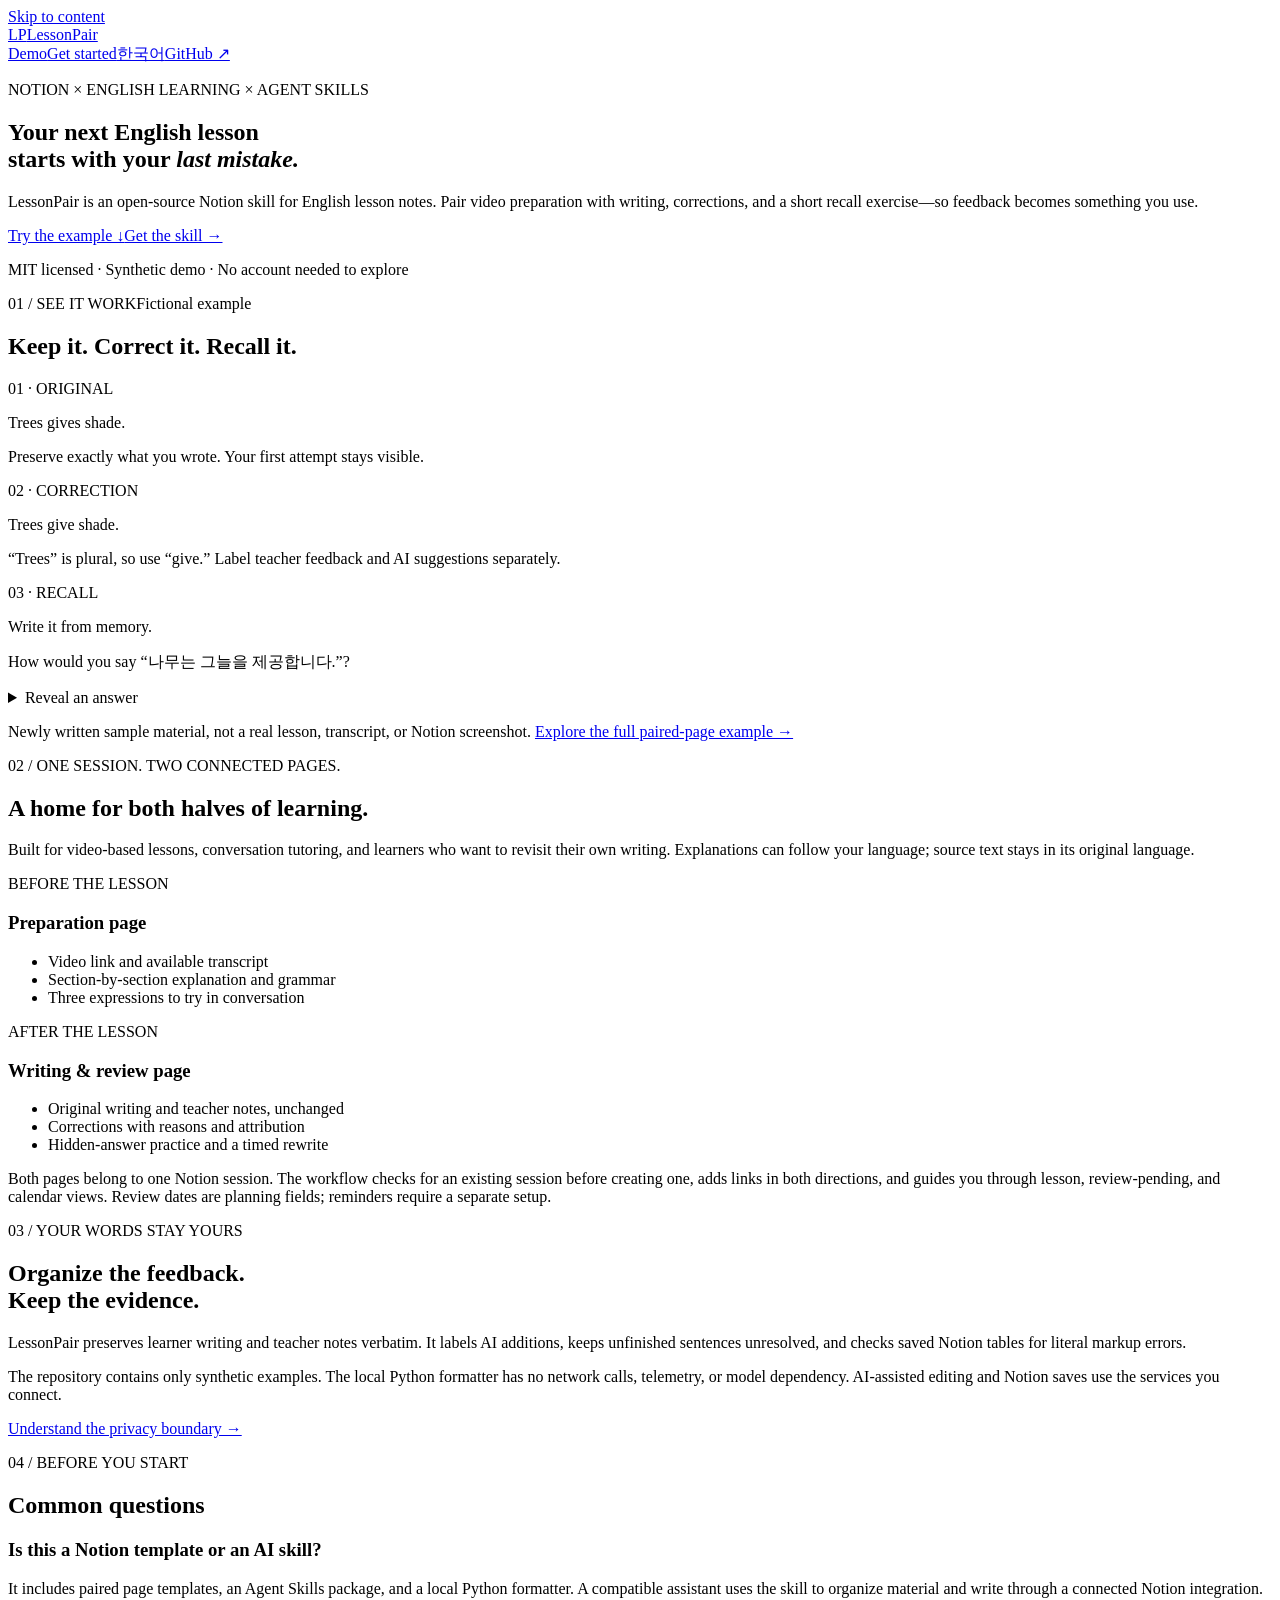
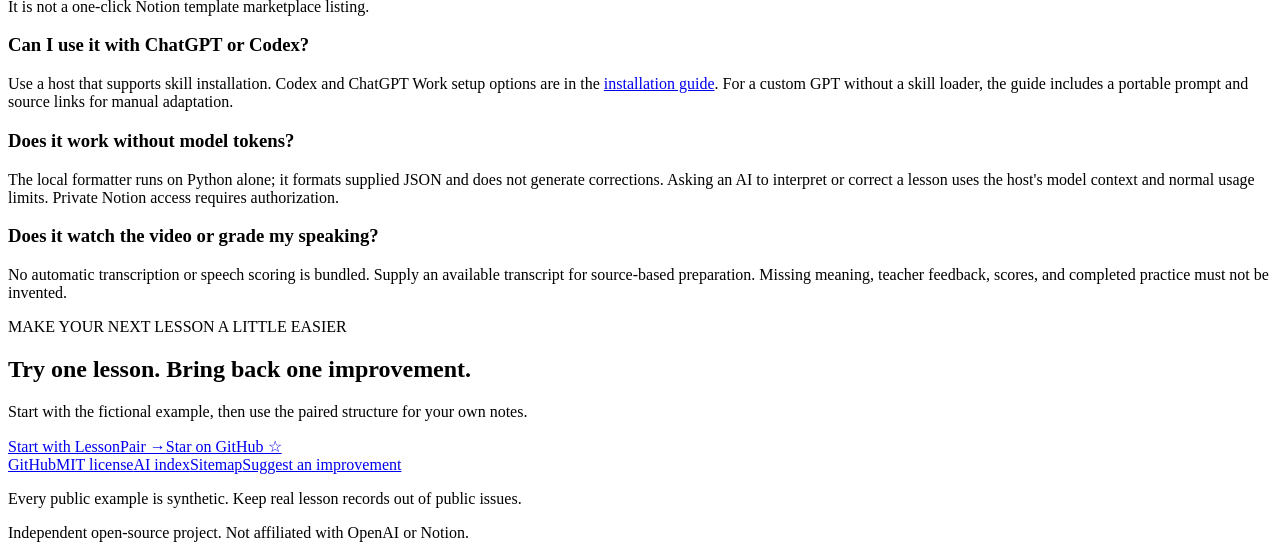
==== docs/index.html @ 00027ce0 "Add bilingual GitHub Pages docs with search metadata and AI entry points" ====
<!doctype html>
<html lang="en">
<head>
<meta charset="utf-8">
<meta name="viewport" content="width=device-width, initial-scale=1">
<title>LessonPair — Notion English Lesson Notes &amp; AI Skill</title>
<meta name="description" content="Pair video preparation, English writing corrections, and recall practice in Notion. Open-source agent skill, synthetic demo, and offline Python formatter.">
<meta name="robots" content="index,follow,max-image-preview:large">
<meta name="theme-color" content="#0b1120">
<link rel="canonical" href="https://sjskoko.github.io/lesson-pair/">
<link rel="alternate" hreflang="en" href="https://sjskoko.github.io/lesson-pair/">
<link rel="alternate" hreflang="ko" href="https://sjskoko.github.io/lesson-pair/ko/">
<link rel="alternate" hreflang="x-default" href="https://sjskoko.github.io/lesson-pair/">
<link rel="sitemap" type="application/xml" href="https://sjskoko.github.io/lesson-pair/sitemap.xml">
<link rel="alternate" type="text/plain" href="https://sjskoko.github.io/lesson-pair/llms.txt" title="AI documentation index">
<link rel="stylesheet" href="https://sjskoko.github.io/lesson-pair/style.css">
<link rel="icon" type="image/svg+xml" href="https://sjskoko.github.io/lesson-pair/favicon.svg">
<meta property="og:type" content="website">
<meta property="og:site_name" content="LessonPair">
<meta property="og:title" content="LessonPair — Notion English Lesson Notes &amp; AI Skill">
<meta property="og:description" content="Pair video preparation, English writing corrections, and recall practice in Notion. Open-source agent skill, synthetic demo, and offline Python formatter.">
<meta property="og:url" content="https://sjskoko.github.io/lesson-pair/">
<meta property="og:locale" content="en_US">
<meta property="og:locale:alternate" content="ko_KR">
<meta property="og:image" content="https://sjskoko.github.io/lesson-pair/social-preview.png">
<meta property="og:image:width" content="1280">
<meta property="og:image:height" content="640">
<meta property="og:image:alt" content="LessonPair: turn your English mistakes into your next practice session">
<meta name="twitter:card" content="summary_large_image">
<meta name="twitter:title" content="LessonPair — Notion English Lesson Notes &amp; AI Skill">
<meta name="twitter:description" content="Pair video preparation, English writing corrections, and recall practice in Notion. Open-source agent skill, synthetic demo, and offline Python formatter.">
<meta name="twitter:image" content="https://sjskoko.github.io/lesson-pair/social-preview.png">
<script type="application/ld+json">{"@context": "https://schema.org", "@graph": [{"@type": "WebPage", "@id": "https://sjskoko.github.io/lesson-pair/#page", "url": "https://sjskoko.github.io/lesson-pair/", "name": "LessonPair — Notion English Lesson Notes & AI Skill", "description": "Pair video preparation, English writing corrections, and recall practice in Notion. Open-source agent skill, synthetic demo, and offline Python formatter.", "inLanguage": "en", "about": {"@id": "https://sjskoko.github.io/lesson-pair/#software"}}, {"@type": "SoftwareSourceCode", "@id": "https://sjskoko.github.io/lesson-pair/#software", "name": "LessonPair", "description": "Open-source agent skill and offline Python formatter for paired Notion English lesson notes.", "url": "https://sjskoko.github.io/lesson-pair/", "codeRepository": "https://github.com/sjskoko/lesson-pair", "license": "https://github.com/sjskoko/lesson-pair/blob/main/LICENSE", "programmingLanguage": "Python", "runtimePlatform": "Python 3.10+", "inLanguage": ["en", "ko"], "keywords": ["Notion", "English learning", "lesson notes", "Agent Skills"], "image": "https://sjskoko.github.io/lesson-pair/social-preview.png"}]}</script>
</head>
<body>
<a class="skip" href="#main">Skip to content</a>
<header><a class="brand" href="https://sjskoko.github.io/lesson-pair/"><span class="mark" aria-hidden="true">LP</span>LessonPair</a><nav class="nav" aria-label="Main navigation"><a href="https://sjskoko.github.io/lesson-pair/#demo">Demo</a><a href="https://sjskoko.github.io/lesson-pair/guide/">Get started</a><a href="https://sjskoko.github.io/lesson-pair/ko/" lang="ko">한국어</a><a href="https://github.com/sjskoko/lesson-pair">GitHub ↗</a></nav></header>
<main id="main">
<section class="hero">
<p class="eyebrow">NOTION × ENGLISH LEARNING × AGENT SKILLS</p>
<h1>Your next English lesson<br>starts with your <em>last mistake.</em></h1>
<p class="lede">LessonPair is an open-source Notion skill for English lesson notes. Pair video preparation with writing, corrections, and a short recall exercise—so feedback becomes something you use.</p>
<div class="actions"><a class="button primary" href="#demo">Try the example ↓</a><a class="button" href="guide/">Get the skill →</a></div>
<p class="fine">MIT licensed · Synthetic demo · No account needed to explore</p>
</section>
<section id="demo" class="demo panel" aria-labelledby="demo-title">
<div class="section-label"><span>01 / SEE IT WORK</span><span class="tag">Fictional example</span></div>
<h2 id="demo-title">Keep it. Correct it. Recall it.</h2>
<div class="steps"><article><span class="step">01 · ORIGINAL</span><p class="sentence">Trees <span class="mistake">gives</span> shade.</p><p>Preserve exactly what you wrote. Your first attempt stays visible.</p></article><article><span class="step">02 · CORRECTION</span><p class="sentence">Trees <span class="fixed">give</span> shade.</p><p>“Trees” is plural, so use “give.” Label teacher feedback and AI suggestions separately.</p></article><article><span class="step">03 · RECALL</span><p class="sentence">Write it from memory.</p><p>How would you say “나무는 그늘을 제공합니다.”?</p><details><summary>Reveal an answer</summary><p><strong>Trees provide shade.</strong><br>“Trees give shade” also works.</p></details></article></div>
<p class="fine">Newly written sample material, not a real lesson, transcript, or Notion screenshot. <a href="https://github.com/sjskoko/lesson-pair/blob/main/examples/demo.md">Explore the full paired-page example →</a></p>
</section>
<section id="workflow"><p class="eyebrow">02 / ONE SESSION. TWO CONNECTED PAGES.</p><h2>A home for both halves of learning.</h2><p class="intro">Built for video-based lessons, conversation tutoring, and learners who want to revisit their own writing. Explanations can follow your language; source text stays in its original language.</p>
<div class="pair"><article class="panel"><span class="step">BEFORE THE LESSON</span><h3>Preparation page</h3><ul><li>Video link and available transcript</li><li>Section-by-section explanation and grammar</li><li>Three expressions to try in conversation</li></ul></article><article class="panel"><span class="step">AFTER THE LESSON</span><h3>Writing & review page</h3><ul><li>Original writing and teacher notes, unchanged</li><li>Corrections with reasons and attribution</li><li>Hidden-answer practice and a timed rewrite</li></ul></article></div>
<p>Both pages belong to one Notion session. The workflow checks for an existing session before creating one, adds links in both directions, and guides you through lesson, review-pending, and calendar views. Review dates are planning fields; reminders require a separate setup.</p></section>
<section class="split"><div><p class="eyebrow">03 / YOUR WORDS STAY YOURS</p><h2>Organize the feedback.<br>Keep the evidence.</h2></div><div><p>LessonPair preserves learner writing and teacher notes verbatim. It labels AI additions, keeps unfinished sentences unresolved, and checks saved Notion tables for literal markup errors.</p><p>The repository contains only synthetic examples. The local Python formatter has no network calls, telemetry, or model dependency. AI-assisted editing and Notion saves use the services you connect.</p><a href="guide/#privacy">Understand the privacy boundary →</a></div></section>
<section id="faq"><p class="eyebrow">04 / BEFORE YOU START</p><h2>Common questions</h2><div class="faq"><article><h3>Is this a Notion template or an AI skill?</h3><p>It includes paired page templates, an Agent Skills package, and a local Python formatter. A compatible assistant uses the skill to organize material and write through a connected Notion integration. It is not a one-click Notion template marketplace listing.</p></article><article><h3>Can I use it with ChatGPT or Codex?</h3><p>Use a host that supports skill installation. Codex and ChatGPT Work setup options are in the <a href="guide/#install">installation guide</a>. For a custom GPT without a skill loader, the guide includes a portable prompt and source links for manual adaptation.</p></article><article><h3>Does it work without model tokens?</h3><p>The local formatter runs on Python alone; it formats supplied JSON and does not generate corrections. Asking an AI to interpret or correct a lesson uses the host's model context and normal usage limits. Private Notion access requires authorization.</p></article><article><h3>Does it watch the video or grade my speaking?</h3><p>No automatic transcription or speech scoring is bundled. Supply an available transcript for source-based preparation. Missing meaning, teacher feedback, scores, and completed practice must not be invented.</p></article></div></section>
<section class="closing panel"><p class="eyebrow">MAKE YOUR NEXT LESSON A LITTLE EASIER</p><h2>Try one lesson. Bring back one improvement.</h2><p>Start with the fictional example, then use the paired structure for your own notes.</p><div class="actions"><a class="button primary" href="guide/">Start with LessonPair →</a><a class="button" href="https://github.com/sjskoko/lesson-pair">Star on GitHub ☆</a></div></section>
</main>
<footer><div class="footer-links"><a href="https://github.com/sjskoko/lesson-pair">GitHub</a><a href="https://github.com/sjskoko/lesson-pair/blob/main/LICENSE">MIT license</a><a href="https://sjskoko.github.io/lesson-pair/llms.txt">AI index</a><a href="https://sjskoko.github.io/lesson-pair/sitemap.xml">Sitemap</a><a href="https://github.com/sjskoko/lesson-pair/issues/new?template=feature_request.yml">Suggest an improvement</a></div><p>Every public example is synthetic. Keep real lesson records out of public issues.</p><p>Independent open-source project. Not affiliated with OpenAI or Notion.</p></footer>
</body>
</html>
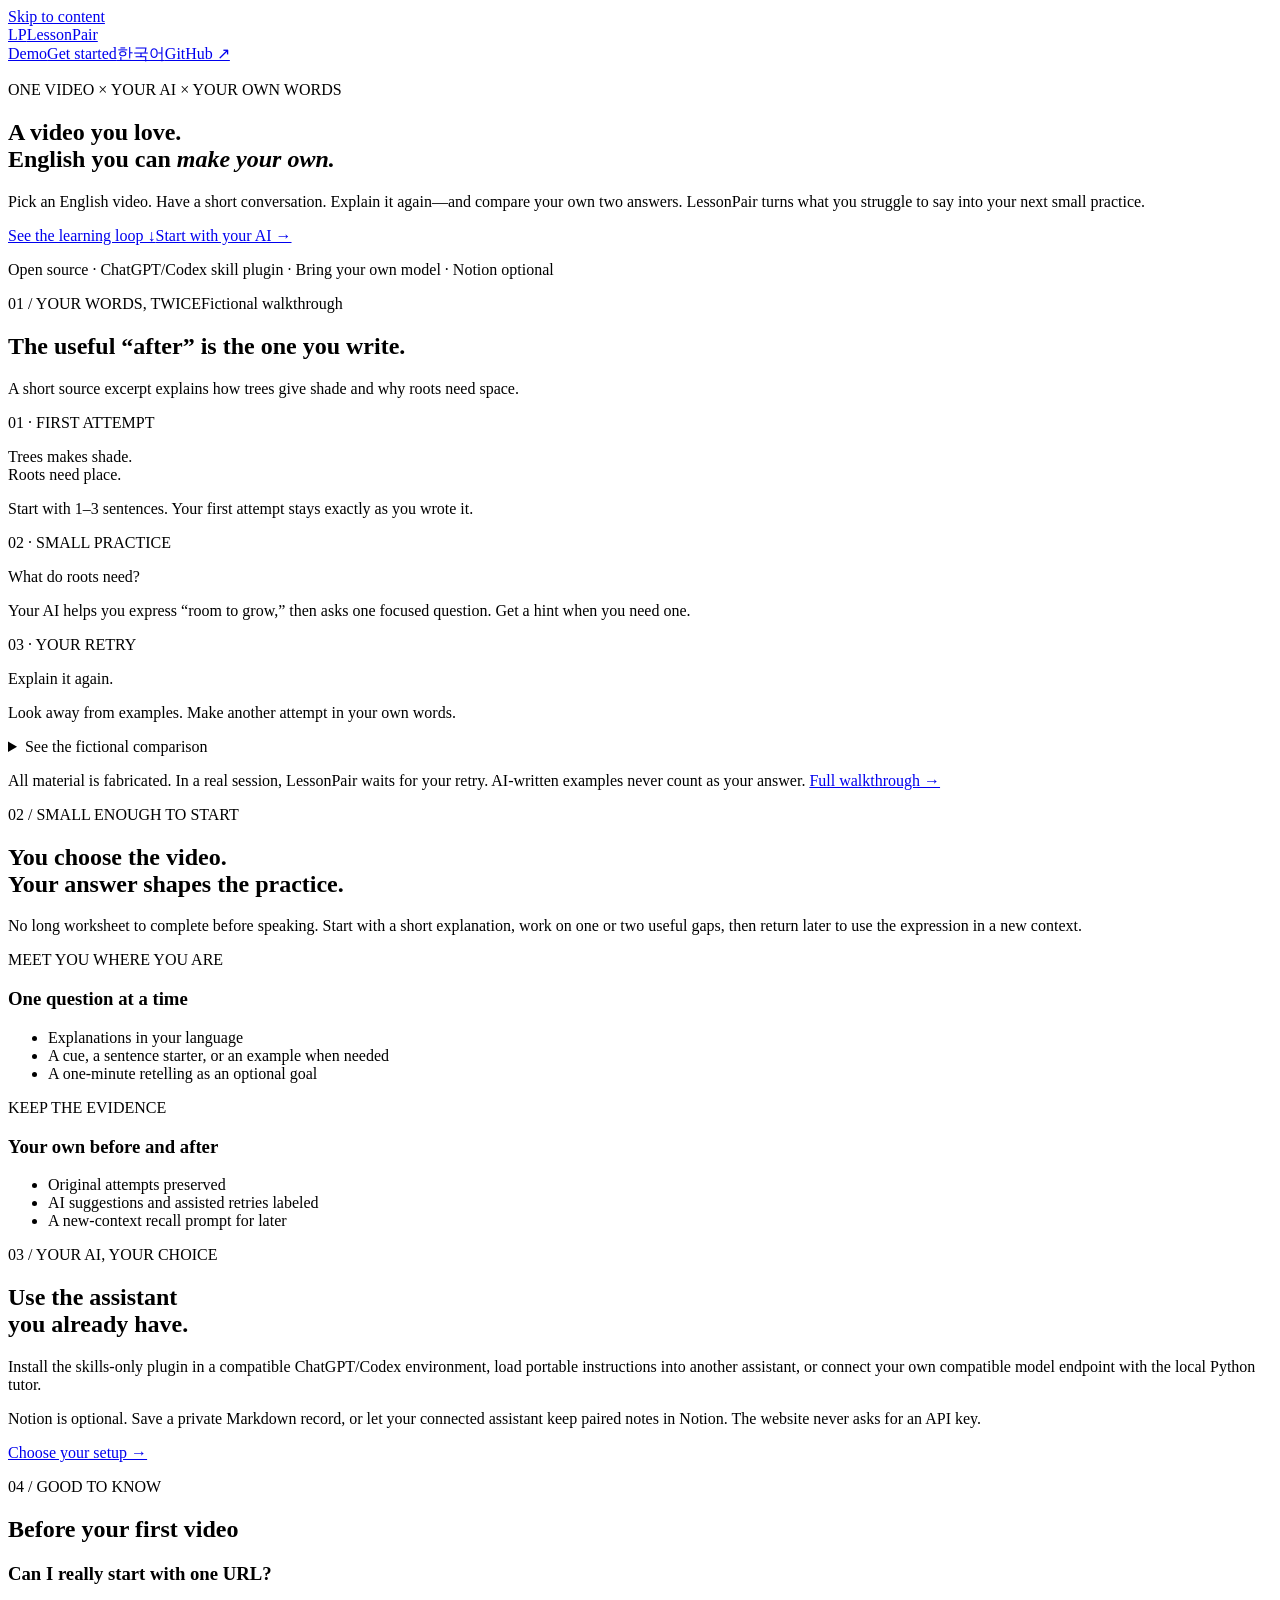
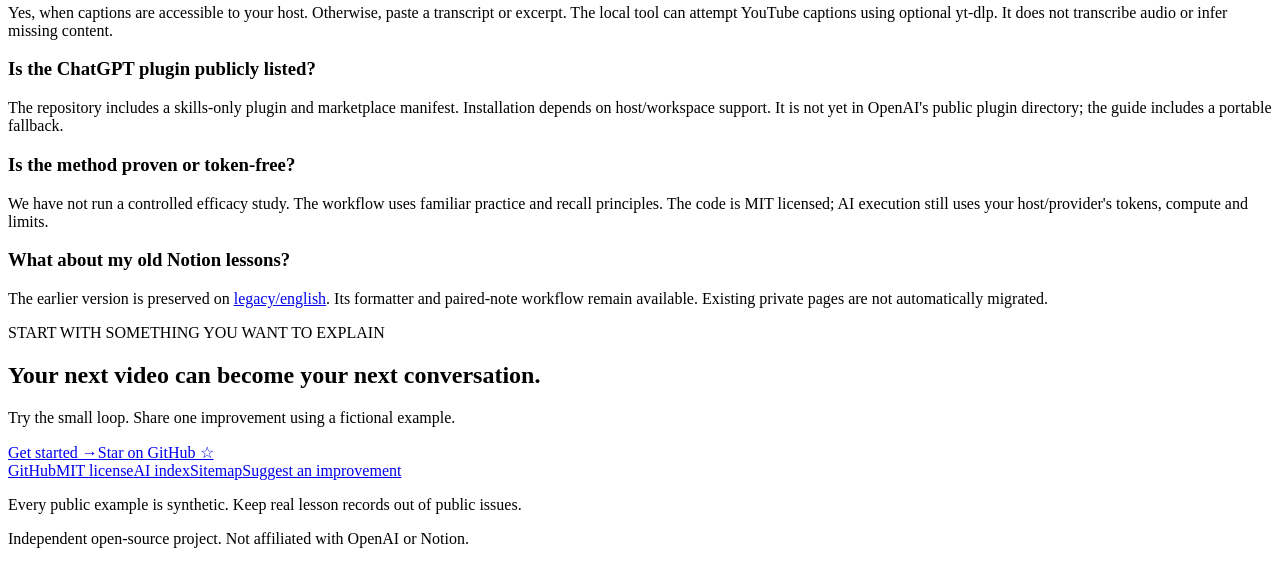
==== commit adcea550: "Release v0.2: guided video learning, own-AI tutor, and skill plugin" ====
--- a/docs/index.html
+++ b/docs/index.html
@@ -3,8 +3,8 @@
 <head>
 <meta charset="utf-8">
 <meta name="viewport" content="width=device-width, initial-scale=1">
-<title>LessonPair — Notion English Lesson Notes &amp; AI Skill</title>
-<meta name="description" content="Pair video preparation, English writing corrections, and recall practice in Notion. Open-source agent skill, synthetic demo, and offline Python formatter.">
+<title>LessonPair — Learn English from Videos with Your Own AI</title>
+<meta name="description" content="Turn one English video into guided practice and your own before-and-after answers. Open-source ChatGPT/Codex skill plugin, own-AI tutor, optional Notion.">
 <meta name="robots" content="index,follow,max-image-preview:large">
 <meta name="theme-color" content="#0b1120">
 <link rel="canonical" href="https://sjskoko.github.io/lesson-pair/">
@@ -17,44 +17,44 @@
 <link rel="icon" type="image/svg+xml" href="https://sjskoko.github.io/lesson-pair/favicon.svg">
 <meta property="og:type" content="website">
 <meta property="og:site_name" content="LessonPair">
-<meta property="og:title" content="LessonPair — Notion English Lesson Notes &amp; AI Skill">
-<meta property="og:description" content="Pair video preparation, English writing corrections, and recall practice in Notion. Open-source agent skill, synthetic demo, and offline Python formatter.">
+<meta property="og:title" content="LessonPair — Learn English from Videos with Your Own AI">
+<meta property="og:description" content="Turn one English video into guided practice and your own before-and-after answers. Open-source ChatGPT/Codex skill plugin, own-AI tutor, optional Notion.">
 <meta property="og:url" content="https://sjskoko.github.io/lesson-pair/">
 <meta property="og:locale" content="en_US">
 <meta property="og:locale:alternate" content="ko_KR">
 <meta property="og:image" content="https://sjskoko.github.io/lesson-pair/social-preview.png">
 <meta property="og:image:width" content="1280">
 <meta property="og:image:height" content="640">
-<meta property="og:image:alt" content="LessonPair: turn your English mistakes into your next practice session">
+<meta property="og:image:alt" content="LessonPair: one video, your first answer, your own retry">
 <meta name="twitter:card" content="summary_large_image">
-<meta name="twitter:title" content="LessonPair — Notion English Lesson Notes &amp; AI Skill">
-<meta name="twitter:description" content="Pair video preparation, English writing corrections, and recall practice in Notion. Open-source agent skill, synthetic demo, and offline Python formatter.">
+<meta name="twitter:title" content="LessonPair — Learn English from Videos with Your Own AI">
+<meta name="twitter:description" content="Turn one English video into guided practice and your own before-and-after answers. Open-source ChatGPT/Codex skill plugin, own-AI tutor, optional Notion.">
 <meta name="twitter:image" content="https://sjskoko.github.io/lesson-pair/social-preview.png">
-<script type="application/ld+json">{"@context": "https://schema.org", "@graph": [{"@type": "WebPage", "@id": "https://sjskoko.github.io/lesson-pair/#page", "url": "https://sjskoko.github.io/lesson-pair/", "name": "LessonPair — Notion English Lesson Notes & AI Skill", "description": "Pair video preparation, English writing corrections, and recall practice in Notion. Open-source agent skill, synthetic demo, and offline Python formatter.", "inLanguage": "en", "about": {"@id": "https://sjskoko.github.io/lesson-pair/#software"}}, {"@type": "SoftwareSourceCode", "@id": "https://sjskoko.github.io/lesson-pair/#software", "name": "LessonPair", "description": "Open-source agent skill and offline Python formatter for paired Notion English lesson notes.", "url": "https://sjskoko.github.io/lesson-pair/", "codeRepository": "https://github.com/sjskoko/lesson-pair", "license": "https://github.com/sjskoko/lesson-pair/blob/main/LICENSE", "programmingLanguage": "Python", "runtimePlatform": "Python 3.10+", "inLanguage": ["en", "ko"], "keywords": ["Notion", "English learning", "lesson notes", "Agent Skills"], "image": "https://sjskoko.github.io/lesson-pair/social-preview.png"}]}</script>
+<script type="application/ld+json">{"@context": "https://schema.org", "@graph": [{"@type": "WebPage", "@id": "https://sjskoko.github.io/lesson-pair/#page", "url": "https://sjskoko.github.io/lesson-pair/", "name": "LessonPair — Learn English from Videos with Your Own AI", "description": "Turn one English video into guided practice and your own before-and-after answers. Open-source ChatGPT/Codex skill plugin, own-AI tutor, optional Notion.", "inLanguage": "en", "about": {"@id": "https://sjskoko.github.io/lesson-pair/#software"}}, {"@type": "SoftwareSourceCode", "@id": "https://sjskoko.github.io/lesson-pair/#software", "name": "LessonPair", "description": "Open-source English video learning skill, ChatGPT/Codex plugin, and tutor for user-configured AI endpoints.", "url": "https://sjskoko.github.io/lesson-pair/", "codeRepository": "https://github.com/sjskoko/lesson-pair", "license": "https://github.com/sjskoko/lesson-pair/blob/main/LICENSE", "programmingLanguage": "Python", "runtimePlatform": "Python 3.10+", "inLanguage": ["en", "ko"], "keywords": ["English learning", "video learning", "ChatGPT plugin", "bring your own AI", "Agent Skills"], "image": "https://sjskoko.github.io/lesson-pair/social-preview.png"}]}</script>
 </head>
 <body>
 <a class="skip" href="#main">Skip to content</a>
 <header><a class="brand" href="https://sjskoko.github.io/lesson-pair/"><span class="mark" aria-hidden="true">LP</span>LessonPair</a><nav class="nav" aria-label="Main navigation"><a href="https://sjskoko.github.io/lesson-pair/#demo">Demo</a><a href="https://sjskoko.github.io/lesson-pair/guide/">Get started</a><a href="https://sjskoko.github.io/lesson-pair/ko/" lang="ko">한국어</a><a href="https://github.com/sjskoko/lesson-pair">GitHub ↗</a></nav></header>
 <main id="main">
 <section class="hero">
-<p class="eyebrow">NOTION × ENGLISH LEARNING × AGENT SKILLS</p>
-<h1>Your next English lesson<br>starts with your <em>last mistake.</em></h1>
-<p class="lede">LessonPair is an open-source Notion skill for English lesson notes. Pair video preparation with writing, corrections, and a short recall exercise—so feedback becomes something you use.</p>
-<div class="actions"><a class="button primary" href="#demo">Try the example ↓</a><a class="button" href="guide/">Get the skill →</a></div>
-<p class="fine">MIT licensed · Synthetic demo · No account needed to explore</p>
+<p class="eyebrow">ONE VIDEO × YOUR AI × YOUR OWN WORDS</p>
+<h1>A video you love.<br>English you can <em>make your own.</em></h1>
+<p class="lede">Pick an English video. Have a short conversation. Explain it again—and compare your own two answers. LessonPair turns what you struggle to say into your next small practice.</p>
+<div class="actions"><a class="button primary" href="#demo">See the learning loop ↓</a><a class="button" href="guide/">Start with your AI →</a></div>
+<p class="fine">Open source · ChatGPT/Codex skill plugin · Bring your own model · Notion optional</p>
 </section>
 <section id="demo" class="demo panel" aria-labelledby="demo-title">
-<div class="section-label"><span>01 / SEE IT WORK</span><span class="tag">Fictional example</span></div>
-<h2 id="demo-title">Keep it. Correct it. Recall it.</h2>
-<div class="steps"><article><span class="step">01 · ORIGINAL</span><p class="sentence">Trees <span class="mistake">gives</span> shade.</p><p>Preserve exactly what you wrote. Your first attempt stays visible.</p></article><article><span class="step">02 · CORRECTION</span><p class="sentence">Trees <span class="fixed">give</span> shade.</p><p>“Trees” is plural, so use “give.” Label teacher feedback and AI suggestions separately.</p></article><article><span class="step">03 · RECALL</span><p class="sentence">Write it from memory.</p><p>How would you say “나무는 그늘을 제공합니다.”?</p><details><summary>Reveal an answer</summary><p><strong>Trees provide shade.</strong><br>“Trees give shade” also works.</p></details></article></div>
-<p class="fine">Newly written sample material, not a real lesson, transcript, or Notion screenshot. <a href="https://github.com/sjskoko/lesson-pair/blob/main/examples/demo.md">Explore the full paired-page example →</a></p>
+<div class="section-label"><span>01 / YOUR WORDS, TWICE</span><span class="tag">Fictional walkthrough</span></div>
+<h2 id="demo-title">The useful “after” is the one you write.</h2>
+<p>A short source excerpt explains how trees give shade and why roots need space.</p>
+<div class="steps"><article><span class="step">01 · FIRST ATTEMPT</span><p class="sentence">Trees <span class="mistake">makes</span> shade.<br>Roots need place.</p><p>Start with 1–3 sentences. Your first attempt stays exactly as you wrote it.</p></article><article><span class="step">02 · SMALL PRACTICE</span><p class="sentence">What do roots need?</p><p>Your AI helps you express “room to grow,” then asks one focused question. Get a hint when you need one.</p></article><article><span class="step">03 · YOUR RETRY</span><p class="sentence">Explain it again.</p><p>Look away from examples. Make another attempt in your own words.</p><details><summary>See the fictional comparison</summary><p><strong>Fictional learner retry:</strong> Trees provide shade. Their roots need room to grow.</p><p>The two ideas are clearer in this sample. Independence is unverified. This is not a measured learning outcome.</p></details></article></div>
+<p class="fine">All material is fabricated. In a real session, LessonPair waits for your retry. AI-written examples never count as your answer. <a href="https://github.com/sjskoko/lesson-pair/blob/main/examples/guided-demo.md">Full walkthrough →</a></p>
 </section>
-<section id="workflow"><p class="eyebrow">02 / ONE SESSION. TWO CONNECTED PAGES.</p><h2>A home for both halves of learning.</h2><p class="intro">Built for video-based lessons, conversation tutoring, and learners who want to revisit their own writing. Explanations can follow your language; source text stays in its original language.</p>
-<div class="pair"><article class="panel"><span class="step">BEFORE THE LESSON</span><h3>Preparation page</h3><ul><li>Video link and available transcript</li><li>Section-by-section explanation and grammar</li><li>Three expressions to try in conversation</li></ul></article><article class="panel"><span class="step">AFTER THE LESSON</span><h3>Writing & review page</h3><ul><li>Original writing and teacher notes, unchanged</li><li>Corrections with reasons and attribution</li><li>Hidden-answer practice and a timed rewrite</li></ul></article></div>
-<p>Both pages belong to one Notion session. The workflow checks for an existing session before creating one, adds links in both directions, and guides you through lesson, review-pending, and calendar views. Review dates are planning fields; reminders require a separate setup.</p></section>
-<section class="split"><div><p class="eyebrow">03 / YOUR WORDS STAY YOURS</p><h2>Organize the feedback.<br>Keep the evidence.</h2></div><div><p>LessonPair preserves learner writing and teacher notes verbatim. It labels AI additions, keeps unfinished sentences unresolved, and checks saved Notion tables for literal markup errors.</p><p>The repository contains only synthetic examples. The local Python formatter has no network calls, telemetry, or model dependency. AI-assisted editing and Notion saves use the services you connect.</p><a href="guide/#privacy">Understand the privacy boundary →</a></div></section>
-<section id="faq"><p class="eyebrow">04 / BEFORE YOU START</p><h2>Common questions</h2><div class="faq"><article><h3>Is this a Notion template or an AI skill?</h3><p>It includes paired page templates, an Agent Skills package, and a local Python formatter. A compatible assistant uses the skill to organize material and write through a connected Notion integration. It is not a one-click Notion template marketplace listing.</p></article><article><h3>Can I use it with ChatGPT or Codex?</h3><p>Use a host that supports skill installation. Codex and ChatGPT Work setup options are in the <a href="guide/#install">installation guide</a>. For a custom GPT without a skill loader, the guide includes a portable prompt and source links for manual adaptation.</p></article><article><h3>Does it work without model tokens?</h3><p>The local formatter runs on Python alone; it formats supplied JSON and does not generate corrections. Asking an AI to interpret or correct a lesson uses the host's model context and normal usage limits. Private Notion access requires authorization.</p></article><article><h3>Does it watch the video or grade my speaking?</h3><p>No automatic transcription or speech scoring is bundled. Supply an available transcript for source-based preparation. Missing meaning, teacher feedback, scores, and completed practice must not be invented.</p></article></div></section>
-<section class="closing panel"><p class="eyebrow">MAKE YOUR NEXT LESSON A LITTLE EASIER</p><h2>Try one lesson. Bring back one improvement.</h2><p>Start with the fictional example, then use the paired structure for your own notes.</p><div class="actions"><a class="button primary" href="guide/">Start with LessonPair →</a><a class="button" href="https://github.com/sjskoko/lesson-pair">Star on GitHub ☆</a></div></section>
+<section id="workflow"><p class="eyebrow">02 / SMALL ENOUGH TO START</p><h2>You choose the video.<br>Your answer shapes the practice.</h2><p class="intro">No long worksheet to complete before speaking. Start with a short explanation, work on one or two useful gaps, then return later to use the expression in a new context.</p>
+<div class="pair"><article class="panel"><span class="step">MEET YOU WHERE YOU ARE</span><h3>One question at a time</h3><ul><li>Explanations in your language</li><li>A cue, a sentence starter, or an example when needed</li><li>A one-minute retelling as an optional goal</li></ul></article><article class="panel"><span class="step">KEEP THE EVIDENCE</span><h3>Your own before and after</h3><ul><li>Original attempts preserved</li><li>AI suggestions and assisted retries labeled</li><li>A new-context recall prompt for later</li></ul></article></div></section>
+<section class="split"><div><p class="eyebrow">03 / YOUR AI, YOUR CHOICE</p><h2>Use the assistant<br>you already have.</h2></div><div><p>Install the skills-only plugin in a compatible ChatGPT/Codex environment, load portable instructions into another assistant, or connect your own compatible model endpoint with the local Python tutor.</p><p>Notion is optional. Save a private Markdown record, or let your connected assistant keep paired notes in Notion. The website never asks for an API key.</p><a href="guide/#install">Choose your setup →</a></div></section>
+<section id="faq"><p class="eyebrow">04 / GOOD TO KNOW</p><h2>Before your first video</h2><div class="faq"><article><h3>Can I really start with one URL?</h3><p>Yes, when captions are accessible to your host. Otherwise, paste a transcript or excerpt. The local tool can attempt YouTube captions using optional yt-dlp. It does not transcribe audio or infer missing content.</p></article><article><h3>Is the ChatGPT plugin publicly listed?</h3><p>The repository includes a skills-only plugin and marketplace manifest. Installation depends on host/workspace support. It is not yet in OpenAI's public plugin directory; the guide includes a portable fallback.</p></article><article><h3>Is the method proven or token-free?</h3><p>We have not run a controlled efficacy study. The workflow uses familiar practice and recall principles. The code is MIT licensed; AI execution still uses your host/provider's tokens, compute and limits.</p></article><article><h3>What about my old Notion lessons?</h3><p>The earlier version is preserved on <a href="https://github.com/sjskoko/lesson-pair/tree/legacy/english">legacy/english</a>. Its formatter and paired-note workflow remain available. Existing private pages are not automatically migrated.</p></article></div></section>
+<section class="closing panel"><p class="eyebrow">START WITH SOMETHING YOU WANT TO EXPLAIN</p><h2>Your next video can become your next conversation.</h2><p>Try the small loop. Share one improvement using a fictional example.</p><div class="actions"><a class="button primary" href="guide/">Get started →</a><a class="button" href="https://github.com/sjskoko/lesson-pair">Star on GitHub ☆</a></div></section>
 </main>
 <footer><div class="footer-links"><a href="https://github.com/sjskoko/lesson-pair">GitHub</a><a href="https://github.com/sjskoko/lesson-pair/blob/main/LICENSE">MIT license</a><a href="https://sjskoko.github.io/lesson-pair/llms.txt">AI index</a><a href="https://sjskoko.github.io/lesson-pair/sitemap.xml">Sitemap</a><a href="https://github.com/sjskoko/lesson-pair/issues/new?template=feature_request.yml">Suggest an improvement</a></div><p>Every public example is synthetic. Keep real lesson records out of public issues.</p><p>Independent open-source project. Not affiliated with OpenAI or Notion.</p></footer>
 </body>
